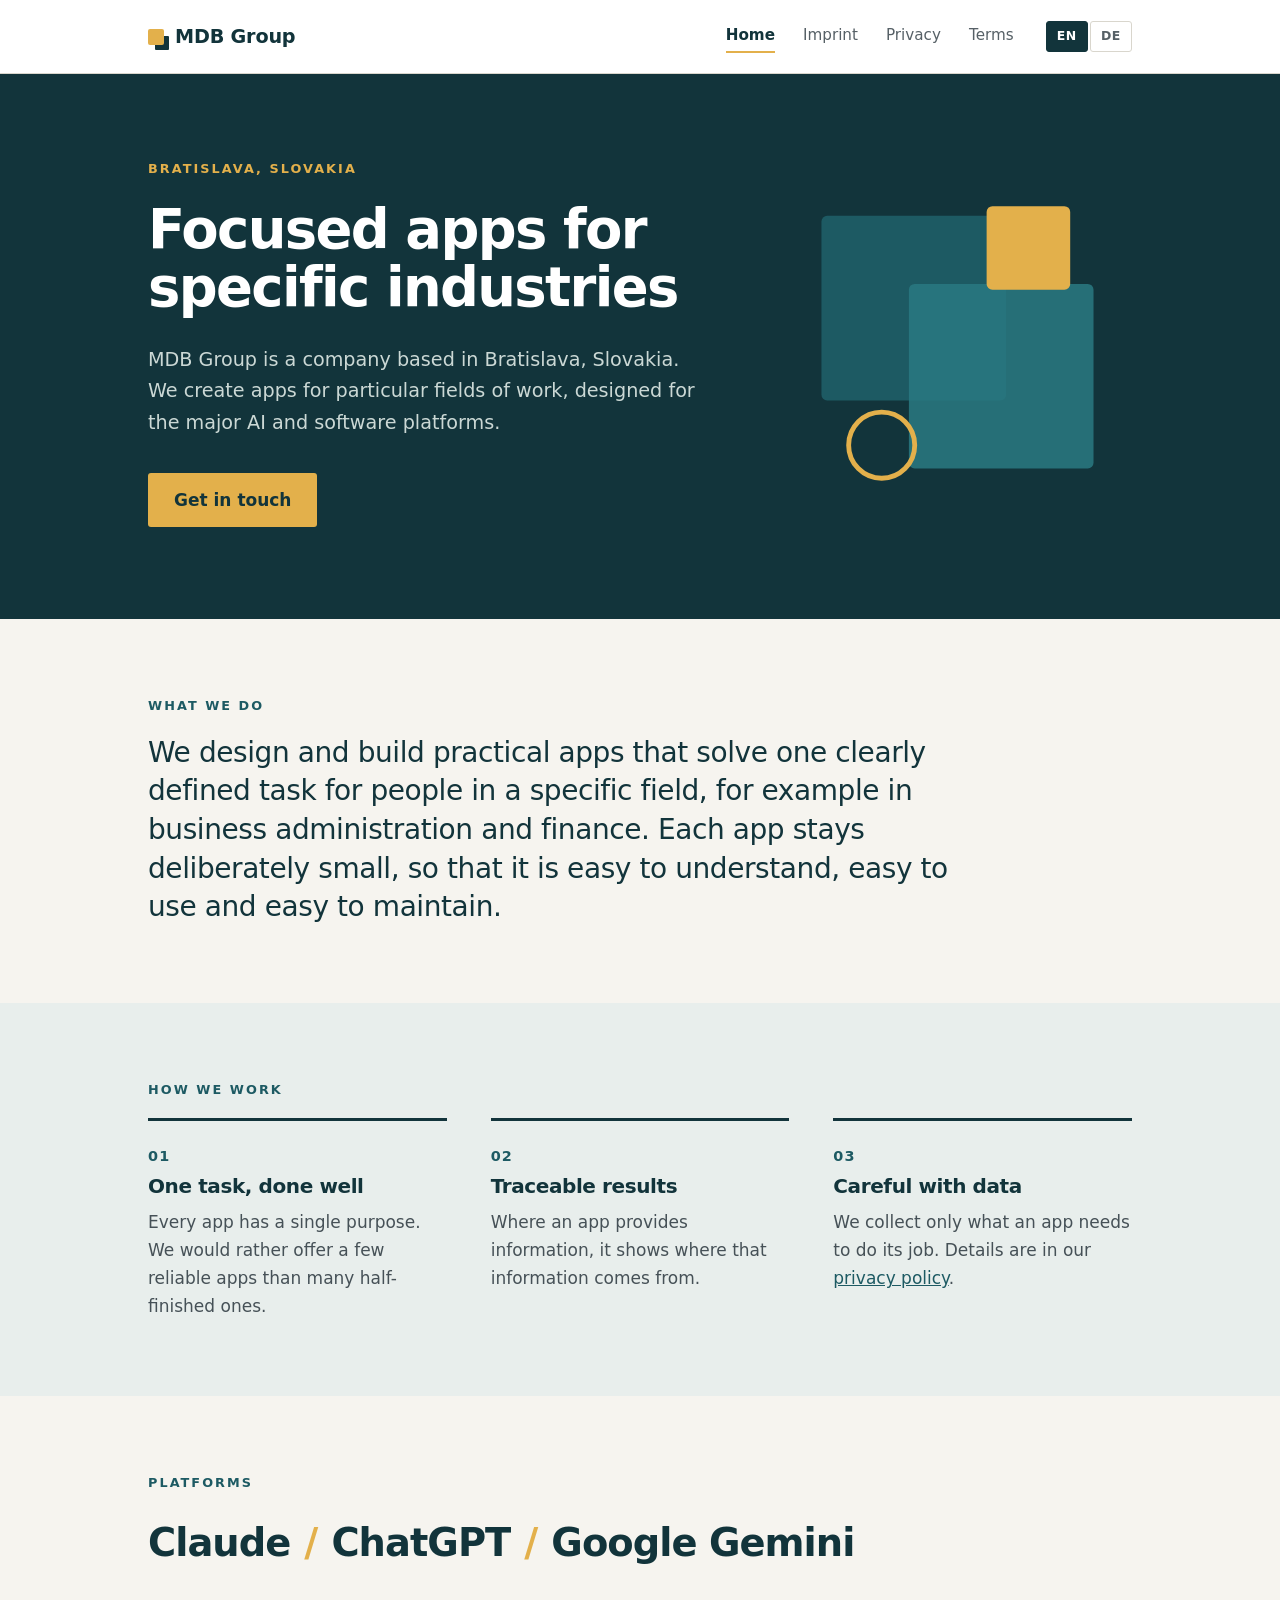
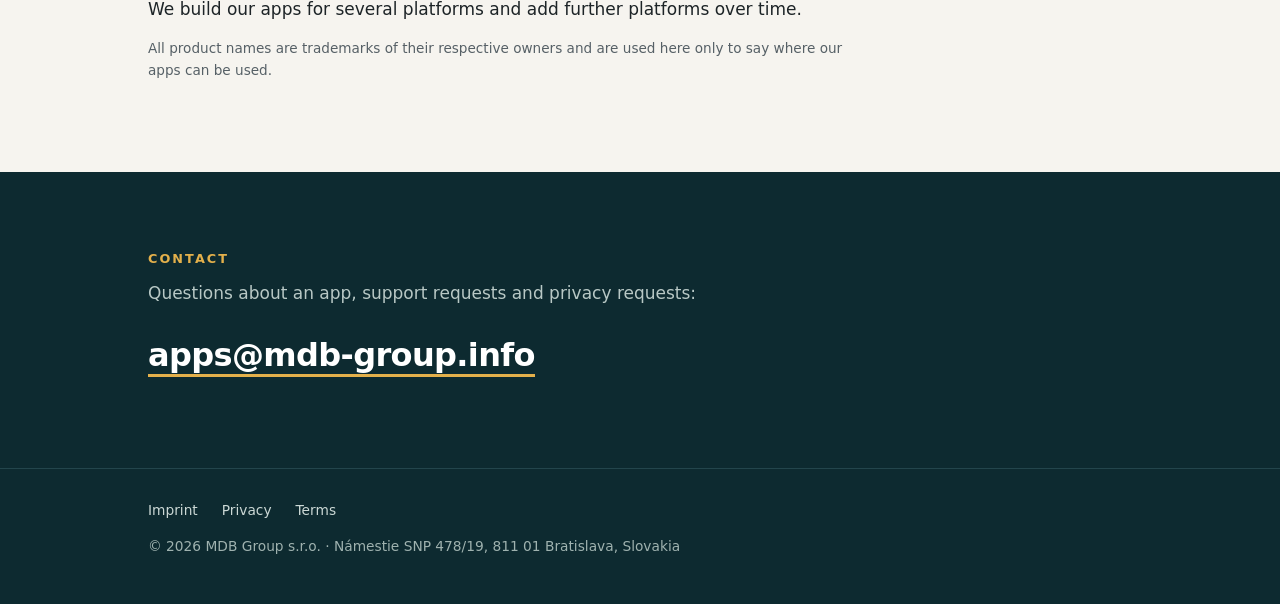
==== index.html @ a988ec79 "Start" ====
<!DOCTYPE html>
<html lang="en">
<head>
<meta charset="utf-8">
<meta name="viewport" content="width=device-width, initial-scale=1">
<title>MDB Group</title>
<meta name="description" content="MDB Group s.r.o. is a company from Bratislava, Slovakia, that builds focused apps for specific industries.">
<style>
:root{--petrol:#12343b;--deep:#0d2a30;--amber:#e3b04b;--paper:#f6f4ef;--tint:#e8eeec;--ink:#1d2427;--muted:#566066;--line:#d9d6cd;--accent:#1d5a63;
--sans:system-ui,-apple-system,"Segoe UI",Roboto,Helvetica,Arial,sans-serif}
*{box-sizing:border-box}
html{-webkit-text-size-adjust:100%}
body{margin:0;background:var(--paper);color:var(--ink);font-family:var(--sans);font-size:17px;line-height:1.65}
.wrap{max-width:1040px;margin:0 auto;padding:0 28px}
header{background:#fff;border-bottom:1px solid var(--line)}
header .wrap{display:flex;flex-wrap:wrap;gap:10px 32px;align-items:center;padding-top:20px;padding-bottom:20px}
.logo{display:flex;align-items:center;font-weight:700;font-size:1.2rem;letter-spacing:-.01em;color:var(--petrol);text-decoration:none}
.logo::before{content:"";width:16px;height:16px;background:var(--amber);margin-right:11px;border-radius:2px;box-shadow:6px 6px 0 -1px var(--petrol)}
nav{display:flex;flex-wrap:wrap;gap:4px 28px;font-size:.95rem;margin-left:auto}
nav a{color:var(--muted);text-decoration:none;padding:3px 0;border-bottom:2px solid transparent}
nav a:hover{color:var(--ink)}
nav a[aria-current]{color:var(--petrol);font-weight:600;border-bottom-color:var(--amber)}
.lang{display:flex;gap:2px}
.lang button{font:inherit;font-size:.78rem;font-weight:600;letter-spacing:.05em;padding:4px 10px;border:1px solid var(--line);background:#fff;color:var(--muted);cursor:pointer;border-radius:3px}
.lang button[aria-pressed="true"]{background:var(--petrol);border-color:var(--petrol);color:#fff}
h1,h2,h3{letter-spacing:-.02em;line-height:1.15}
p,ul,dl{margin:0 0 14px}
ul{padding-left:22px}
dl{display:grid;grid-template-columns:minmax(130px,max-content) 1fr;gap:8px 28px}
dt{color:var(--muted)}dd{margin:0}
a{color:var(--accent)}
.note{font-size:.85rem;color:var(--muted)}
.pagehead{background:var(--petrol);color:#fff;padding:52px 0 46px;border-bottom:4px solid var(--amber)}
.pagehead h1{font-size:2.6rem;font-weight:700;margin:0;color:#fff}
.pagehead [lang="de"]{border-color:#2f5a62}
body:not(.home) main{padding:48px 0 80px}
body:not(.home) main .wrap>div[lang]{max-width:780px}
body:not(.home) main h2{font-size:1.3rem;font-weight:700;color:var(--petrol);margin:36px 0 8px}
body:not(.home) main h3{font-size:1.05rem;margin:24px 0 6px}
.hero{background:var(--petrol);color:#f3efe6;padding:84px 0 92px;overflow:hidden}
.hero .wrap{display:grid;grid-template-columns:1.3fr .7fr;gap:40px;align-items:center}
.eyebrow{font-size:.8rem;font-weight:700;letter-spacing:.16em;text-transform:uppercase;color:var(--amber);margin:0 0 22px}
.hero h1{font-size:3.4rem;line-height:1.07;letter-spacing:-.03em;font-weight:700;margin:0 0 26px;color:#fff}
.hero .lead{color:#cbd8d5;font-size:1.2rem;max-width:560px;margin:0 0 34px}
.btn{display:inline-block;background:var(--amber);color:var(--petrol);font-weight:700;text-decoration:none;padding:13px 26px;border-radius:3px}
.btn:hover{background:#efc468}
.art{width:100%;height:auto;max-width:340px;justify-self:end}
.section{padding:76px 0}
.section.tint{background:var(--tint)}
.section.deep{background:var(--deep);color:#f3efe6}
.label{font-size:.8rem;font-weight:700;letter-spacing:.16em;text-transform:uppercase;color:var(--accent);margin:0 0 18px}
.deep .label{color:var(--amber)}
.statement{font-size:1.75rem;line-height:1.38;letter-spacing:-.015em;font-weight:500;max-width:840px;margin:0;color:var(--petrol)}
.trio{display:grid;grid-template-columns:repeat(3,1fr);gap:44px;margin-top:8px}
.trio>div{border-top:3px solid var(--petrol);padding-top:20px}
.num{font-size:.9rem;font-weight:700;color:var(--accent);letter-spacing:.08em}
.trio h3{font-size:1.25rem;margin:6px 0 10px;color:var(--petrol)}
.trio p{color:#465157;margin:0}
.platforms{display:flex;flex-wrap:wrap;gap:6px 14px;align-items:baseline;font-size:2.4rem;font-weight:700;letter-spacing:-.025em;color:var(--petrol);margin:0 0 20px}
.platforms i{font-style:normal;color:var(--amber)}
.section .note{max-width:700px}
.deep p{margin:0 0 10px}
.mail{font-size:2rem;font-weight:700;letter-spacing:-.02em;color:#fff;text-decoration:none;border-bottom:3px solid var(--amber)}
.mail:hover{color:var(--amber)}
.deep .sub{color:#b8c8c5;margin-bottom:22px}
footer{background:var(--deep);color:#9fb2af;padding:30px 0 46px;font-size:.86rem;border-top:1px solid #23454c}
footer a{color:#cbd8d5;margin-right:24px;text-decoration:none}
footer a:hover{color:#fff;text-decoration:underline}
footer p{margin:14px 0 0}
html.js.en [lang="de"], html.js.de [lang="en"]{display:none}
[lang="de"]{border-top:1px dashed var(--line);margin-top:40px;padding-top:32px}
html.js [lang="de"]{border:0;margin:0;padding:0}
nav span[lang="de"],footer span[lang="de"]{border:0;margin:0;padding:0}
html:not(.js) nav span[lang="de"],html:not(.js) footer span[lang="de"]{display:none}
a:focus-visible,button:focus-visible{outline:2px solid var(--amber);outline-offset:3px}
@media (max-width:860px){.hero .wrap{grid-template-columns:1fr}.art{display:none}.hero h1{font-size:2.5rem}.trio{grid-template-columns:1fr;gap:30px}.platforms{font-size:1.8rem}.statement{font-size:1.4rem}.mail{font-size:1.4rem}nav{margin-left:0}.section{padding:52px 0}.hero{padding:56px 0 60px}}
@media (max-width:600px){dl{grid-template-columns:1fr;gap:2px}dt{margin-top:10px}.pagehead h1{font-size:2rem}}
</style>
<script>
(function(){var r=document.documentElement,l='en';
try{l=localStorage.getItem('lang')||((navigator.language||'').slice(0,2)==='de'?'de':'en')}catch(e){}
function set(x){r.classList.remove('en','de');r.classList.add('js',x);
document.querySelectorAll('.lang button').forEach(function(b){b.setAttribute('aria-pressed',b.dataset.l===x)});
try{localStorage.setItem('lang',x)}catch(e){}}
document.addEventListener('DOMContentLoaded',function(){
document.querySelectorAll('.lang button').forEach(function(b){b.addEventListener('click',function(){set(b.dataset.l)})});set(l)});
r.classList.add('js',l)})();
</script>
</head>
<body class="home">
<header><div class="wrap">
<a class="logo" href="index.html">MDB Group</a>
<nav aria-label="Main"><a href="index.html" aria-current="page"><span lang="en">Home</span><span lang="de">Start</span></a><a href="imprint.html"><span lang="en">Imprint</span><span lang="de">Impressum</span></a><a href="privacy.html"><span lang="en">Privacy</span><span lang="de">Datenschutz</span></a><a href="terms.html"><span lang="en">Terms</span><span lang="de">Nutzungsbedingungen</span></a></nav>
<div class="lang" role="group" aria-label="Language"><button type="button" data-l="en">EN</button><button type="button" data-l="de">DE</button></div>
</div></header>
<main><div lang="en">
<section class="hero"><div class="wrap"><div>
<p class="eyebrow">Bratislava, Slovakia</p>
<h1>Focused apps for specific industries</h1>
<p class="lead">MDB Group is a company based in Bratislava, Slovakia. We create apps for particular fields of work, designed for the major AI and software platforms.</p>
<a class="btn" href="mailto:apps@mdb-group.info">Get in touch</a>
</div><svg class="art" viewBox="0 0 340 340" aria-hidden="true" focusable="false"><rect x="20" y="40" width="190" height="190" rx="6" fill="#1d5a63"/><rect x="110" y="110" width="190" height="190" rx="6" fill="#2a7a82" fill-opacity=".85"/><rect x="190" y="30" width="86" height="86" rx="6" fill="#e3b04b"/><circle cx="82" cy="276" r="34" fill="none" stroke="#e3b04b" stroke-width="5"/></svg></div></section>
<section class="section"><div class="wrap"><p class="label">What we do</p><p class="statement">We design and build practical apps that solve one clearly defined task for people in a specific field, for example in business administration and finance. Each app stays deliberately small, so that it is easy to understand, easy to use and easy to maintain.</p></div></section>
<section class="section tint"><div class="wrap"><p class="label">How we work</p><div class="trio"><div><span class="num">01</span><h3>One task, done well</h3><p>Every app has a single purpose. We would rather offer a few reliable apps than many half-finished ones.</p></div><div><span class="num">02</span><h3>Traceable results</h3><p>Where an app provides information, it shows where that information comes from.</p></div><div><span class="num">03</span><h3>Careful with data</h3><p>We collect only what an app needs to do its job. Details are in our <a href="privacy.html">privacy policy</a>.</p></div></div></div></section>
<section class="section"><div class="wrap"><p class="label">Platforms</p>
<p class="platforms"><span>Claude</span><i>/</i><span>ChatGPT</span><i>/</i><span>Google Gemini</span></p>
<p>We build our apps for several platforms and add further platforms over time.</p><p class="note">All product names are trademarks of their respective owners and are used here only to say where our apps can be used.</p></div></section>
<section class="section deep"><div class="wrap"><p class="label">Contact</p><p class="sub">Questions about an app, support requests and privacy requests:</p><p><a class="mail" href="mailto:apps@mdb-group.info">apps@mdb-group.info</a></p></div></section>
</div>
<div lang="de">
<section class="hero"><div class="wrap"><div>
<p class="eyebrow">Bratislava, Slowakei</p>
<h1>Gezielte Apps für bestimmte Branchen</h1>
<p class="lead">MDB Group ist ein Unternehmen mit Sitz in Bratislava, Slowakei. Wir entwickeln Apps für bestimmte Fachgebiete, ausgerichtet auf die grossen KI- und Software-Plattformen.</p>
<a class="btn" href="mailto:apps@mdb-group.info">Kontakt aufnehmen</a>
</div><svg class="art" viewBox="0 0 340 340" aria-hidden="true" focusable="false"><rect x="20" y="40" width="190" height="190" rx="6" fill="#1d5a63"/><rect x="110" y="110" width="190" height="190" rx="6" fill="#2a7a82" fill-opacity=".85"/><rect x="190" y="30" width="86" height="86" rx="6" fill="#e3b04b"/><circle cx="82" cy="276" r="34" fill="none" stroke="#e3b04b" stroke-width="5"/></svg></div></section>
<section class="section"><div class="wrap"><p class="label">Was wir tun</p><p class="statement">Wir entwickeln praktische Apps, die eine klar umrissene Aufgabe für Menschen in einem bestimmten Fachgebiet lösen, zum Beispiel in der Unternehmensverwaltung und im Finanzwesen. Jede App bleibt bewusst klein, damit sie leicht zu verstehen, einfach zu nutzen und gut zu pflegen ist.</p></div></section>
<section class="section tint"><div class="wrap"><p class="label">So arbeiten wir</p><div class="trio"><div><span class="num">01</span><h3>Eine Aufgabe, gut gelöst</h3><p>Jede App hat genau einen Zweck. Wir bieten lieber wenige verlässliche Apps an als viele halbfertige.</p></div><div><span class="num">02</span><h3>Nachvollziehbare Ergebnisse</h3><p>Wo eine App Informationen liefert, zeigt sie, woher diese stammen.</p></div><div><span class="num">03</span><h3>Sorgfältig mit Daten</h3><p>Wir erheben nur, was eine App für ihre Aufgabe braucht. Einzelheiten stehen in der <a href="privacy.html">Datenschutzerklärung</a>.</p></div></div></div></section>
<section class="section"><div class="wrap"><p class="label">Plattformen</p>
<p class="platforms"><span>Claude</span><i>/</i><span>ChatGPT</span><i>/</i><span>Google Gemini</span></p>
<p>Wir entwickeln unsere Apps für mehrere Plattformen und nehmen laufend weitere dazu.</p><p class="note">Alle Produktnamen sind Marken der jeweiligen Inhaber und dienen hier nur dazu, anzugeben, wo unsere Apps genutzt werden können.</p></div></section>
<section class="section deep"><div class="wrap"><p class="label">Kontakt</p><p class="sub">Fragen zu einer App, Support und Datenschutzanfragen:</p><p><a class="mail" href="mailto:apps@mdb-group.info">apps@mdb-group.info</a></p></div></section>
</div></main>
<footer><div class="wrap"><a href="imprint.html"><span lang="en">Imprint</span><span lang="de">Impressum</span></a><a href="privacy.html"><span lang="en">Privacy</span><span lang="de">Datenschutz</span></a><a href="terms.html"><span lang="en">Terms</span><span lang="de">Nutzungsbedingungen</span></a><p>© 2026 MDB Group s.r.o. · Námestie SNP 478/19, 811 01 Bratislava, Slovakia</p></div></footer>
</body>
</html>
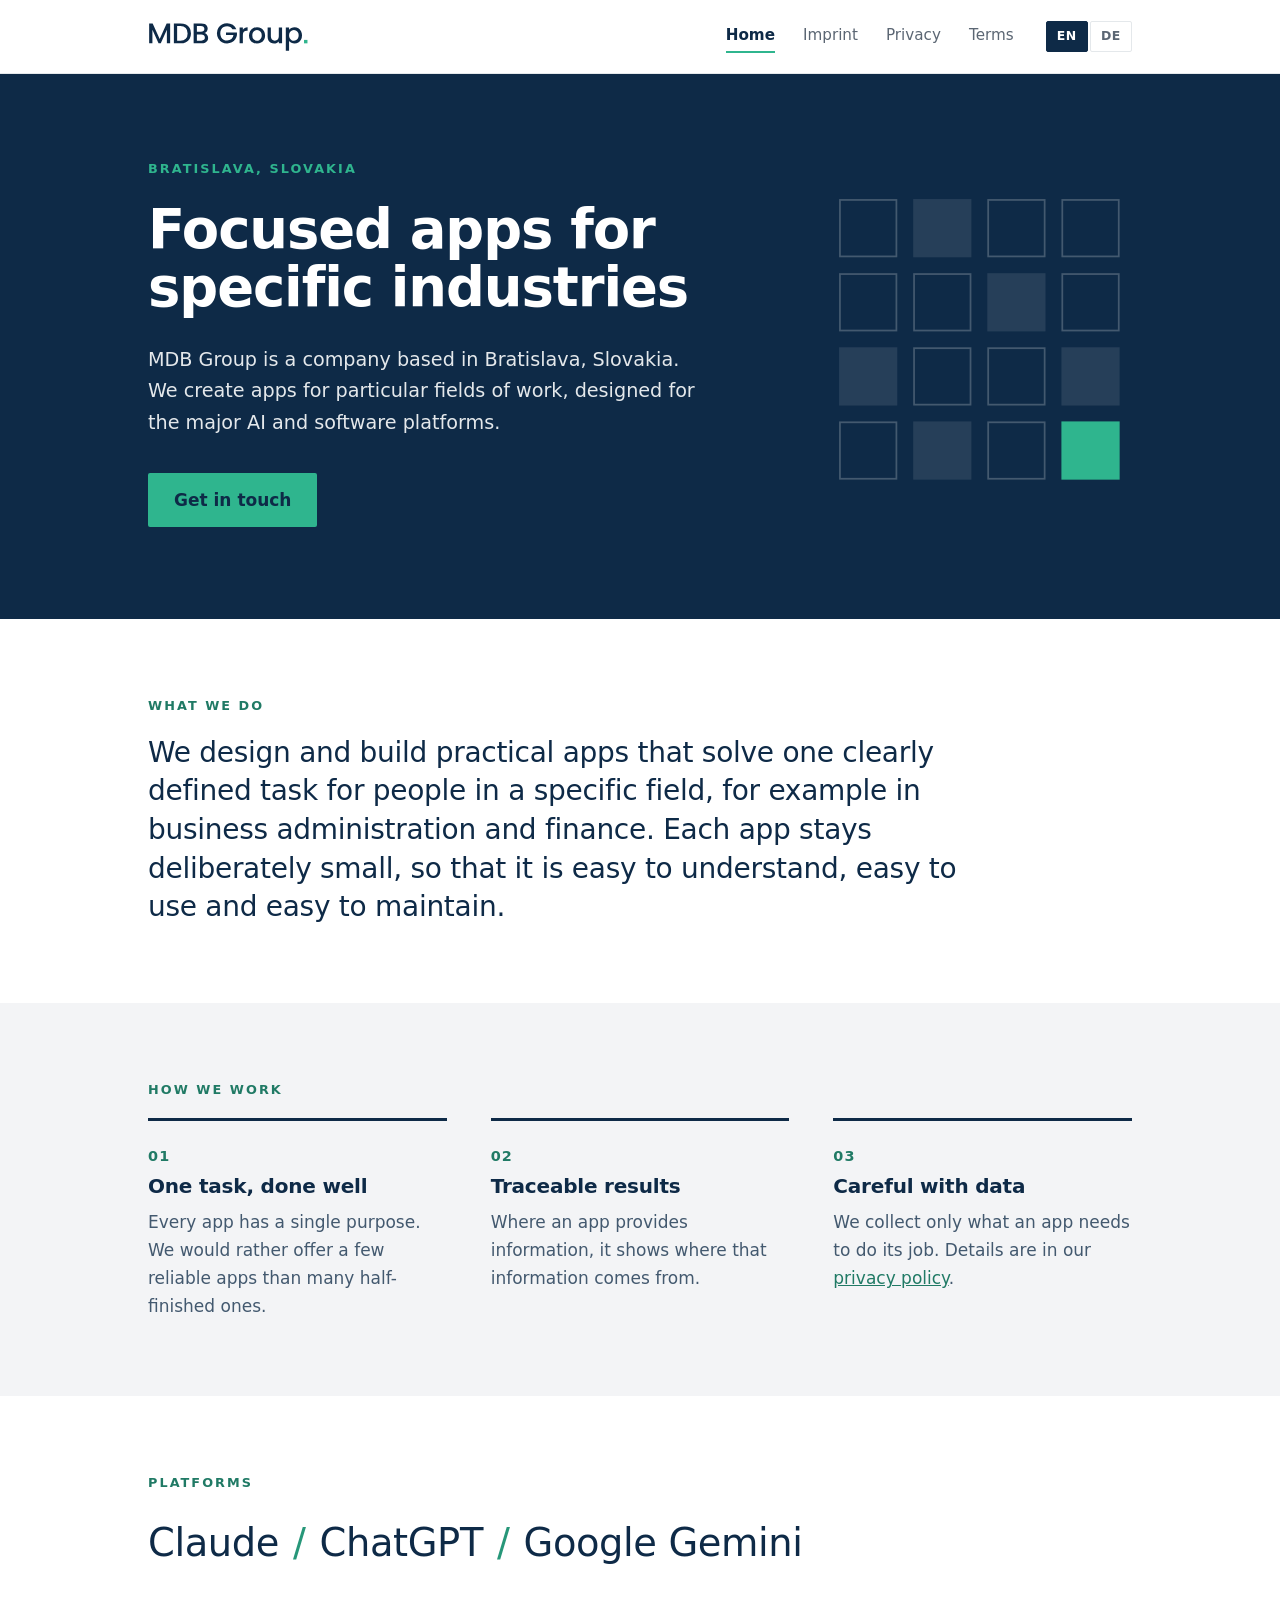
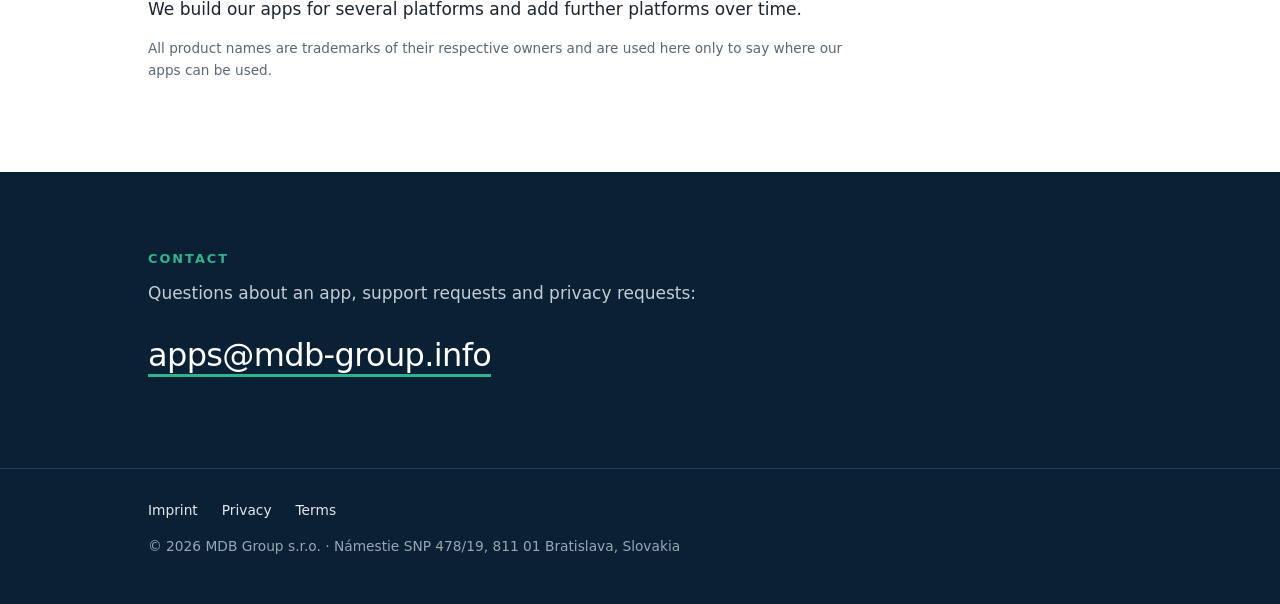
==== commit 12c5dd15: "update" ====
--- a/index.html
+++ b/index.html
@@ -2,11 +2,34 @@
 <html lang="en">
 <head>
 <meta charset="utf-8">
+<meta http-equiv="Content-Security-Policy" content="default-src 'none'; script-src 'sha256-LEEQmanzDnISlYwO42dObpJ/WsIqlir9Rn5fWfvHh8s='; style-src 'sha256-y5XgZ0eruT4CjtTDXrc6NXNC+4+Gi3ukF9cs5zGRaW4='; img-src 'self' data:; font-src 'self'; manifest-src 'self'; base-uri 'none'; form-action 'none'">
+<meta name="referrer" content="strict-origin-when-cross-origin">
+<link rel="icon" href="/favicon.ico" sizes="48x48">
+<link rel="icon" href="/favicon.svg" type="image/svg+xml">
+<link rel="icon" href="/favicon-32.png" sizes="32x32" type="image/png">
+<link rel="apple-touch-icon" href="/apple-touch-icon.png">
+<link rel="manifest" href="/site.webmanifest">
+<meta name="theme-color" content="#0E2A47">
+<link rel="canonical" href="https://mdb-group.info/">
+<meta property="og:type" content="website">
+<meta property="og:site_name" content="MDB Group">
+<meta property="og:title" content="MDB Group – Focused apps for specific industries">
+<meta property="og:description" content="MDB Group s.r.o. is a company from Bratislava, Slovakia, that builds focused apps for specific industries.">
+<meta property="og:url" content="https://mdb-group.info/">
+<meta property="og:image" content="https://mdb-group.info/og-image.png">
+<meta property="og:image:width" content="1200">
+<meta property="og:image:height" content="630">
+<meta name="twitter:card" content="summary_large_image">
 <meta name="viewport" content="width=device-width, initial-scale=1">
 <title>MDB Group</title>
 <meta name="description" content="MDB Group s.r.o. is a company from Bratislava, Slovakia, that builds focused apps for specific industries.">
 <style>
-:root{--petrol:#12343b;--deep:#0d2a30;--amber:#e3b04b;--paper:#f6f4ef;--tint:#e8eeec;--ink:#1d2427;--muted:#566066;--line:#d9d6cd;--accent:#1d5a63;
+@font-face{font-family:"Inter";src:url(/fonts/inter-400.woff2) format("woff2");font-weight:400;font-style:normal;font-display:swap}
+@font-face{font-family:"Inter";src:url(/fonts/inter-600.woff2) format("woff2");font-weight:500 700;font-style:normal;font-display:swap}
+@font-face{font-family:"Poppins";src:url(/fonts/poppins-500.woff2) format("woff2");font-weight:500;font-style:normal;font-display:swap}
+@font-face{font-family:"Poppins";src:url(/fonts/poppins-700.woff2) format("woff2");font-weight:600 700;font-style:normal;font-display:swap}
+
+:root{--petrol:#0E2A47;--deep:#0A2035;--amber:#2FB58E;--paper:#FFFFFF;--tint:#F3F4F6;--ink:#1B2430;--muted:#5B6673;--line:#E4E8EB;--accent:#207A65;
 --sans:system-ui,-apple-system,"Segoe UI",Roboto,Helvetica,Arial,sans-serif}
 *{box-sizing:border-box}
 html{-webkit-text-size-adjust:100%}
@@ -32,22 +55,22 @@
 .note{font-size:.85rem;color:var(--muted)}
 .pagehead{background:var(--petrol);color:#fff;padding:52px 0 46px;border-bottom:4px solid var(--amber)}
 .pagehead h1{font-size:2.6rem;font-weight:700;margin:0;color:#fff}
-.pagehead [lang="de"]{border-color:#2f5a62}
+.pagehead [lang="de"]{border-color:#263F59}
 body:not(.home) main{padding:48px 0 80px}
 body:not(.home) main .wrap>div[lang]{max-width:780px}
 body:not(.home) main h2{font-size:1.3rem;font-weight:700;color:var(--petrol);margin:36px 0 8px}
 body:not(.home) main h3{font-size:1.05rem;margin:24px 0 6px}
-.hero{background:var(--petrol);color:#f3efe6;padding:84px 0 92px;overflow:hidden}
+.hero{background:var(--petrol);color:#FFFFFF;padding:84px 0 92px;overflow:hidden}
 .hero .wrap{display:grid;grid-template-columns:1.3fr .7fr;gap:40px;align-items:center}
 .eyebrow{font-size:.8rem;font-weight:700;letter-spacing:.16em;text-transform:uppercase;color:var(--amber);margin:0 0 22px}
 .hero h1{font-size:3.4rem;line-height:1.07;letter-spacing:-.03em;font-weight:700;margin:0 0 26px;color:#fff}
-.hero .lead{color:#cbd8d5;font-size:1.2rem;max-width:560px;margin:0 0 34px}
+.hero .lead{color:#E4E8EB;font-size:1.2rem;max-width:560px;margin:0 0 34px}
 .btn{display:inline-block;background:var(--amber);color:var(--petrol);font-weight:700;text-decoration:none;padding:13px 26px;border-radius:3px}
-.btn:hover{background:#efc468}
+.btn:hover{background:#4CBF9E}
 .art{width:100%;height:auto;max-width:340px;justify-self:end}
 .section{padding:76px 0}
 .section.tint{background:var(--tint)}
-.section.deep{background:var(--deep);color:#f3efe6}
+.section.deep{background:var(--deep);color:#FFFFFF}
 .label{font-size:.8rem;font-weight:700;letter-spacing:.16em;text-transform:uppercase;color:var(--accent);margin:0 0 18px}
 .deep .label{color:var(--amber)}
 .statement{font-size:1.75rem;line-height:1.38;letter-spacing:-.015em;font-weight:500;max-width:840px;margin:0;color:var(--petrol)}
@@ -55,16 +78,16 @@
 .trio>div{border-top:3px solid var(--petrol);padding-top:20px}
 .num{font-size:.9rem;font-weight:700;color:var(--accent);letter-spacing:.08em}
 .trio h3{font-size:1.25rem;margin:6px 0 10px;color:var(--petrol)}
-.trio p{color:#465157;margin:0}
+.trio p{color:#43596F;margin:0}
 .platforms{display:flex;flex-wrap:wrap;gap:6px 14px;align-items:baseline;font-size:2.4rem;font-weight:700;letter-spacing:-.025em;color:var(--petrol);margin:0 0 20px}
 .platforms i{font-style:normal;color:var(--amber)}
 .section .note{max-width:700px}
 .deep p{margin:0 0 10px}
 .mail{font-size:2rem;font-weight:700;letter-spacing:-.02em;color:#fff;text-decoration:none;border-bottom:3px solid var(--amber)}
 .mail:hover{color:var(--amber)}
-.deep .sub{color:#b8c8c5;margin-bottom:22px}
-footer{background:var(--deep);color:#9fb2af;padding:30px 0 46px;font-size:.86rem;border-top:1px solid #23454c}
-footer a{color:#cbd8d5;margin-right:24px;text-decoration:none}
+.deep .sub{color:#C5CCD3;margin-bottom:22px}
+footer{background:var(--deep);color:#9AA6B2;padding:30px 0 46px;font-size:.86rem;border-top:1px solid #263F59}
+footer a{color:#E4E8EB;margin-right:24px;text-decoration:none}
 footer a:hover{color:#fff;text-decoration:underline}
 footer p{margin:14px 0 0}
 html.js.en [lang="de"], html.js.de [lang="en"]{display:none}
@@ -75,31 +98,61 @@
 a:focus-visible,button:focus-visible{outline:2px solid var(--amber);outline-offset:3px}
 @media (max-width:860px){.hero .wrap{grid-template-columns:1fr}.art{display:none}.hero h1{font-size:2.5rem}.trio{grid-template-columns:1fr;gap:30px}.platforms{font-size:1.8rem}.statement{font-size:1.4rem}.mail{font-size:1.4rem}nav{margin-left:0}.section{padding:52px 0}.hero{padding:56px 0 60px}}
 @media (max-width:600px){dl{grid-template-columns:1fr;gap:2px}dt{margin-top:10px}.pagehead h1{font-size:2rem}}
+
+:root[lang]{border:0!important;margin:0!important;padding:0!important}
+.logo{display:block;line-height:0}.logo::before{display:none}.logo svg{height:46px;width:auto}
+.skip{position:absolute;left:-9999px;top:0;background:#fff;color:var(--ink);padding:10px 16px;z-index:10}.skip:focus{left:12px;top:12px}
+.nf{padding-top:72px;padding-bottom:96px;min-height:50vh}.nf p{max-width:620px;font-size:1.1rem}
+@media print{header nav,.lang,.skip,.btn,.art,footer nav{display:none!important}
+*{background:#fff!important;color:#000!important;box-shadow:none!important}
+.pagehead,.hero,.section,.deep{padding:12px 0!important;border:0!important}
+.pagehead h1,.hero h1{color:#000!important;font-size:22pt!important}
+a{text-decoration:underline}a[href^="http"]::after{content:" (" attr(href) ")";font-size:9pt}
+html.js.en [lang="de"],html.js.de [lang="en"]{display:none!important}
+body{font-size:11pt}.wrap{max-width:none;padding:0}}
+
+:root{--sans:"Inter",system-ui,-apple-system,"Segoe UI",Roboto,Helvetica,Arial,sans-serif;--head:"Poppins","Inter",system-ui,Arial,sans-serif}
+h1,h2,.statement,.platforms,.mail{font-family:var(--head)}
+h1,h2,h3{letter-spacing:-.01em}
+.hero h1{font-weight:700;letter-spacing:-.02em}
+.pagehead h1{font-weight:500}
+body:not(.home) main h2{font-weight:500;font-size:1.35rem}
+.statement{font-weight:500;letter-spacing:-.01em}
+.platforms{font-weight:500;letter-spacing:-.01em}
+.platforms i{color:#279779}
+.mail{font-weight:500}
+.logo svg{height:30px;width:auto}
+nav a[aria-current]{border-bottom-color:#2FB58E}
+.btn{border-radius:2px}
+.lang button{border-radius:2px}
+.trio>div{border-top-color:#0E2A47}
+a:focus-visible,button:focus-visible{outline-color:#279779}
+.deep a:focus-visible,.hero a:focus-visible,footer a:focus-visible{outline-color:#2FB58E}
+.art{max-width:300px}
 </style>
-<script>
-(function(){var r=document.documentElement,l='en';
-try{l=localStorage.getItem('lang')||((navigator.language||'').slice(0,2)==='de'?'de':'en')}catch(e){}
-function set(x){r.classList.remove('en','de');r.classList.add('js',x);
-document.querySelectorAll('.lang button').forEach(function(b){b.setAttribute('aria-pressed',b.dataset.l===x)});
-try{localStorage.setItem('lang',x)}catch(e){}}
+<script>(function(){var r=document.documentElement,l=null;
+try{l=localStorage.getItem('lang')}catch(e){}
+if(l!=='en'&&l!=='de'){l=((navigator.language||'').slice(0,2)==='de')?'de':'en'}
+function show(x){r.classList.remove('en','de');r.classList.add('js',x);r.setAttribute('lang',x);
+document.querySelectorAll('.lang button').forEach(function(b){b.setAttribute('aria-pressed',b.dataset.l===x?'true':'false')})}
 document.addEventListener('DOMContentLoaded',function(){
-document.querySelectorAll('.lang button').forEach(function(b){b.addEventListener('click',function(){set(b.dataset.l)})});set(l)});
-r.classList.add('js',l)})();
-</script>
+document.querySelectorAll('.lang button').forEach(function(b){b.addEventListener('click',function(){show(b.dataset.l);try{localStorage.setItem('lang',b.dataset.l)}catch(e){}})});show(l)});
+r.classList.add('js',l)})();</script>
 </head>
 <body class="home">
+<a class="skip" href="#main"><span lang="en">Skip to content</span><span lang="de">Zum Inhalt</span></a>
 <header><div class="wrap">
-<a class="logo" href="index.html">MDB Group</a>
+<a class="logo" href="/" aria-label="MDB Group, home"><svg aria-hidden="true" focusable="false" xmlns="http://www.w3.org/2000/svg" viewBox="3.5 25.6 563.0 104.6"><path d="M80.7 30.5V100.0H69.3V52.4L48.1 100.0H40.2L18.900000000000002 52.4V100.0H7.5V30.5H19.8L44.2 85.0L68.5 30.5ZM153.3 65.5Q153.3 76.1 148.75 83.9Q144.2 91.7 135.85 95.85Q127.5 100.0 116.4 100.0H93.7V30.5H116.4Q127.5 30.5 135.85 34.75Q144.2 39.0 148.75 46.95Q153.3 54.9 153.3 65.5ZM141.60000000000002 65.5Q141.60000000000002 53.4 135.10000000000002 46.599999999999994Q128.60000000000002 39.8 116.4 39.8H105.10000000000001V90.7H116.4Q128.60000000000002 90.7 135.10000000000002 84.1Q141.60000000000002 77.5 141.60000000000002 65.5ZM213.20000000000002 81.3Q213.20000000000002 86.6 210.45000000000002 90.85Q207.70000000000002 95.1 202.5 97.55Q197.3 100.0 190.40000000000003 100.0H162.60000000000002V30.5H189.10000000000002Q196.20000000000002 30.5 201.3 32.9Q206.40000000000003 35.3 209.00000000000003 39.349999999999994Q211.60000000000002 43.4 211.60000000000002 48.4Q211.60000000000002 54.4 208.40000000000003 58.4Q205.20000000000002 62.4 199.8 64.3Q205.40000000000003 65.3 209.3 70.19999999999999Q213.20000000000002 75.1 213.20000000000002 81.3ZM174.00000000000003 59.699999999999996H188.10000000000002Q193.70000000000002 59.699999999999996 196.85000000000002 57.14999999999999Q200.00000000000003 54.599999999999994 200.00000000000003 49.8Q200.00000000000003 45.099999999999994 196.85000000000002 42.449999999999996Q193.70000000000002 39.8 188.10000000000002 39.8H174.00000000000003ZM201.8 80.1Q201.8 75.0 198.3 72.0Q194.8 69.0 189.00000000000003 69.0H174.00000000000003V90.7H189.40000000000003Q195.20000000000002 90.7 198.5 87.9Q201.8 85.1 201.8 80.1ZM297.90000000000003 50.5Q295.20000000000005 45.3 290.40000000000003 42.65Q285.6 40.0 279.3 40.0Q272.40000000000003 40.0 267.0 43.099999999999994Q261.6 46.199999999999996 258.55 51.89999999999999Q255.50000000000003 57.599999999999994 255.50000000000003 65.1Q255.50000000000003 72.6 258.55 78.35Q261.6 84.1 267.0 87.19999999999999Q272.40000000000003 90.3 279.3 90.3Q288.6 90.3 294.40000000000003 85.1Q300.20000000000005 79.9 301.5 71.0H275.40000000000003V61.9H313.70000000000005V70.8Q312.6 78.9 307.95000000000005 85.7Q303.3 92.5 295.85 96.55Q288.40000000000003 100.6 279.3 100.6Q269.5 100.6 261.4 96.05Q253.3 91.5 248.55 83.4Q243.8 75.3 243.8 65.1Q243.8 54.9 248.55 46.8Q253.3 38.699999999999996 261.45000000000005 34.14999999999999Q269.6 29.599999999999994 279.3 29.599999999999994Q290.40000000000003 29.599999999999994 299.05000000000007 35.05Q307.70000000000005 40.5 311.6 50.5ZM350.8 44.0V55.8H347.90000000000003Q341.20000000000005 55.8 337.75 59.2Q334.3 62.6 334.3 71.0V100.0H322.90000000000003V44.9H334.3V52.9Q336.8 48.699999999999996 340.95000000000005 46.349999999999994Q345.1 44.0 350.8 44.0ZM355.6000000000001 72.4Q355.6000000000001 64.0 359.30000000000007 57.5Q363.00000000000006 51.0 369.4000000000001 47.5Q375.80000000000007 44.0 383.70000000000005 44.0Q391.6000000000001 44.0 398.0000000000001 47.5Q404.4000000000001 51.0 408.1000000000001 57.5Q411.80000000000007 64.0 411.80000000000007 72.4Q411.80000000000007 80.8 408.00000000000006 87.3Q404.20000000000005 93.8 397.6500000000001 97.35Q391.1000000000001 100.9 383.20000000000005 100.9Q375.4000000000001 100.9 369.1000000000001 97.35Q362.80000000000007 93.8 359.20000000000005 87.35Q355.6000000000001 80.9 355.6000000000001 72.4ZM400.1000000000001 72.4Q400.1000000000001 66.4 397.80000000000007 62.25Q395.50000000000006 58.099999999999994 391.70000000000005 56.0Q387.9000000000001 53.9 383.50000000000006 53.9Q379.1000000000001 53.9 375.3500000000001 56.0Q371.6000000000001 58.099999999999994 369.4000000000001 62.25Q367.20000000000005 66.4 367.20000000000005 72.4Q367.20000000000005 81.3 371.75000000000006 86.15Q376.30000000000007 91.0 383.20000000000005 91.0Q387.6000000000001 91.0 391.45000000000005 88.9Q395.30000000000007 86.8 397.70000000000005 82.6Q400.1000000000001 78.4 400.1000000000001 72.4ZM471.0000000000001 44.9V100.0H459.6000000000001V93.5Q456.9000000000001 96.9 452.55000000000007 98.85Q448.2000000000001 100.8 443.30000000000007 100.8Q436.80000000000007 100.8 431.6500000000001 98.1Q426.50000000000006 95.4 423.55000000000007 90.1Q420.6000000000001 84.8 420.6000000000001 77.3V44.9H431.9000000000001V75.6Q431.9000000000001 83.0 435.6000000000001 86.95Q439.30000000000007 90.9 445.7000000000001 90.9Q452.1000000000001 90.9 455.8500000000001 86.95Q459.6000000000001 83.0 459.6000000000001 75.6V44.9ZM514.6000000000001 44.0Q521.8000000000001 44.0 527.7500000000001 47.55Q533.7000000000002 51.099999999999994 537.1000000000001 57.5Q540.5000000000001 63.9 540.5000000000001 72.2Q540.5000000000001 80.5 537.1000000000001 87.05Q533.7000000000002 93.6 527.7500000000001 97.25Q521.8000000000001 100.9 514.6000000000001 100.9Q508.3000000000001 100.9 503.4000000000001 98.35Q498.5000000000001 95.8 495.4000000000001 92.0V126.2H484.0000000000001V44.9H495.4000000000001V53.0Q498.3000000000001 49.199999999999996 503.3000000000001 46.599999999999994Q508.3000000000001 44.0 514.6000000000001 44.0ZM512.1000000000001 53.9Q507.8000000000001 53.9 503.95000000000016 56.099999999999994Q500.10000000000014 58.3 497.7500000000001 62.49999999999999Q495.4000000000001 66.69999999999999 495.4000000000001 72.4Q495.4000000000001 78.1 497.7500000000001 82.35Q500.10000000000014 86.6 503.95000000000016 88.8Q507.8000000000001 91.0 512.1000000000001 91.0Q516.5000000000001 91.0 520.3500000000001 88.75Q524.2000000000002 86.5 526.5500000000002 82.2Q528.9000000000001 77.9 528.9000000000001 72.2Q528.9000000000001 66.5 526.5500000000002 62.349999999999994Q524.2000000000002 58.199999999999996 520.3500000000001 56.05Q516.5000000000001 53.9 512.1000000000001 53.9Z" fill="#0E2A47"/><rect x="547.5" y="88.0" width="12" height="12" fill="#2FB58E"/></svg></a>
 <nav aria-label="Main"><a href="index.html" aria-current="page"><span lang="en">Home</span><span lang="de">Start</span></a><a href="imprint.html"><span lang="en">Imprint</span><span lang="de">Impressum</span></a><a href="privacy.html"><span lang="en">Privacy</span><span lang="de">Datenschutz</span></a><a href="terms.html"><span lang="en">Terms</span><span lang="de">Nutzungsbedingungen</span></a></nav>
 <div class="lang" role="group" aria-label="Language"><button type="button" data-l="en">EN</button><button type="button" data-l="de">DE</button></div>
 </div></header>
-<main><div lang="en">
+<main id="main"><div lang="en">
 <section class="hero"><div class="wrap"><div>
 <p class="eyebrow">Bratislava, Slovakia</p>
 <h1>Focused apps for specific industries</h1>
 <p class="lead">MDB Group is a company based in Bratislava, Slovakia. We create apps for particular fields of work, designed for the major AI and software platforms.</p>
 <a class="btn" href="mailto:apps@mdb-group.info">Get in touch</a>
-</div><svg class="art" viewBox="0 0 340 340" aria-hidden="true" focusable="false"><rect x="20" y="40" width="190" height="190" rx="6" fill="#1d5a63"/><rect x="110" y="110" width="190" height="190" rx="6" fill="#2a7a82" fill-opacity=".85"/><rect x="190" y="30" width="86" height="86" rx="6" fill="#e3b04b"/><circle cx="82" cy="276" r="34" fill="none" stroke="#e3b04b" stroke-width="5"/></svg></div></section>
+</div><svg class="art" viewBox="0 0 340 340" aria-hidden="true" focusable="false"><rect x="9" y="9" width="64" height="64" fill="none" stroke="#43596F" stroke-width="2"/><rect x="92" y="8" width="66" height="66" fill="#263F59"/><rect x="177" y="9" width="64" height="64" fill="none" stroke="#43596F" stroke-width="2"/><rect x="261" y="9" width="64" height="64" fill="none" stroke="#43596F" stroke-width="2"/><rect x="9" y="93" width="64" height="64" fill="none" stroke="#43596F" stroke-width="2"/><rect x="93" y="93" width="64" height="64" fill="none" stroke="#43596F" stroke-width="2"/><rect x="176" y="92" width="66" height="66" fill="#263F59"/><rect x="261" y="93" width="64" height="64" fill="none" stroke="#43596F" stroke-width="2"/><rect x="8" y="176" width="66" height="66" fill="#263F59"/><rect x="93" y="177" width="64" height="64" fill="none" stroke="#43596F" stroke-width="2"/><rect x="177" y="177" width="64" height="64" fill="none" stroke="#43596F" stroke-width="2"/><rect x="260" y="176" width="66" height="66" fill="#263F59"/><rect x="9" y="261" width="64" height="64" fill="none" stroke="#43596F" stroke-width="2"/><rect x="92" y="260" width="66" height="66" fill="#263F59"/><rect x="177" y="261" width="64" height="64" fill="none" stroke="#43596F" stroke-width="2"/><rect x="260" y="260" width="66" height="66" fill="#2FB58E"/></svg></div></section>
 <section class="section"><div class="wrap"><p class="label">What we do</p><p class="statement">We design and build practical apps that solve one clearly defined task for people in a specific field, for example in business administration and finance. Each app stays deliberately small, so that it is easy to understand, easy to use and easy to maintain.</p></div></section>
 <section class="section tint"><div class="wrap"><p class="label">How we work</p><div class="trio"><div><span class="num">01</span><h3>One task, done well</h3><p>Every app has a single purpose. We would rather offer a few reliable apps than many half-finished ones.</p></div><div><span class="num">02</span><h3>Traceable results</h3><p>Where an app provides information, it shows where that information comes from.</p></div><div><span class="num">03</span><h3>Careful with data</h3><p>We collect only what an app needs to do its job. Details are in our <a href="privacy.html">privacy policy</a>.</p></div></div></div></section>
 <section class="section"><div class="wrap"><p class="label">Platforms</p>
@@ -113,7 +166,7 @@
 <h1>Gezielte Apps für bestimmte Branchen</h1>
 <p class="lead">MDB Group ist ein Unternehmen mit Sitz in Bratislava, Slowakei. Wir entwickeln Apps für bestimmte Fachgebiete, ausgerichtet auf die grossen KI- und Software-Plattformen.</p>
 <a class="btn" href="mailto:apps@mdb-group.info">Kontakt aufnehmen</a>
-</div><svg class="art" viewBox="0 0 340 340" aria-hidden="true" focusable="false"><rect x="20" y="40" width="190" height="190" rx="6" fill="#1d5a63"/><rect x="110" y="110" width="190" height="190" rx="6" fill="#2a7a82" fill-opacity=".85"/><rect x="190" y="30" width="86" height="86" rx="6" fill="#e3b04b"/><circle cx="82" cy="276" r="34" fill="none" stroke="#e3b04b" stroke-width="5"/></svg></div></section>
+</div><svg class="art" viewBox="0 0 340 340" aria-hidden="true" focusable="false"><rect x="9" y="9" width="64" height="64" fill="none" stroke="#43596F" stroke-width="2"/><rect x="92" y="8" width="66" height="66" fill="#263F59"/><rect x="177" y="9" width="64" height="64" fill="none" stroke="#43596F" stroke-width="2"/><rect x="261" y="9" width="64" height="64" fill="none" stroke="#43596F" stroke-width="2"/><rect x="9" y="93" width="64" height="64" fill="none" stroke="#43596F" stroke-width="2"/><rect x="93" y="93" width="64" height="64" fill="none" stroke="#43596F" stroke-width="2"/><rect x="176" y="92" width="66" height="66" fill="#263F59"/><rect x="261" y="93" width="64" height="64" fill="none" stroke="#43596F" stroke-width="2"/><rect x="8" y="176" width="66" height="66" fill="#263F59"/><rect x="93" y="177" width="64" height="64" fill="none" stroke="#43596F" stroke-width="2"/><rect x="177" y="177" width="64" height="64" fill="none" stroke="#43596F" stroke-width="2"/><rect x="260" y="176" width="66" height="66" fill="#263F59"/><rect x="9" y="261" width="64" height="64" fill="none" stroke="#43596F" stroke-width="2"/><rect x="92" y="260" width="66" height="66" fill="#263F59"/><rect x="177" y="261" width="64" height="64" fill="none" stroke="#43596F" stroke-width="2"/><rect x="260" y="260" width="66" height="66" fill="#2FB58E"/></svg></div></section>
 <section class="section"><div class="wrap"><p class="label">Was wir tun</p><p class="statement">Wir entwickeln praktische Apps, die eine klar umrissene Aufgabe für Menschen in einem bestimmten Fachgebiet lösen, zum Beispiel in der Unternehmensverwaltung und im Finanzwesen. Jede App bleibt bewusst klein, damit sie leicht zu verstehen, einfach zu nutzen und gut zu pflegen ist.</p></div></section>
 <section class="section tint"><div class="wrap"><p class="label">So arbeiten wir</p><div class="trio"><div><span class="num">01</span><h3>Eine Aufgabe, gut gelöst</h3><p>Jede App hat genau einen Zweck. Wir bieten lieber wenige verlässliche Apps an als viele halbfertige.</p></div><div><span class="num">02</span><h3>Nachvollziehbare Ergebnisse</h3><p>Wo eine App Informationen liefert, zeigt sie, woher diese stammen.</p></div><div><span class="num">03</span><h3>Sorgfältig mit Daten</h3><p>Wir erheben nur, was eine App für ihre Aufgabe braucht. Einzelheiten stehen in der <a href="privacy.html">Datenschutzerklärung</a>.</p></div></div></div></section>
 <section class="section"><div class="wrap"><p class="label">Plattformen</p>
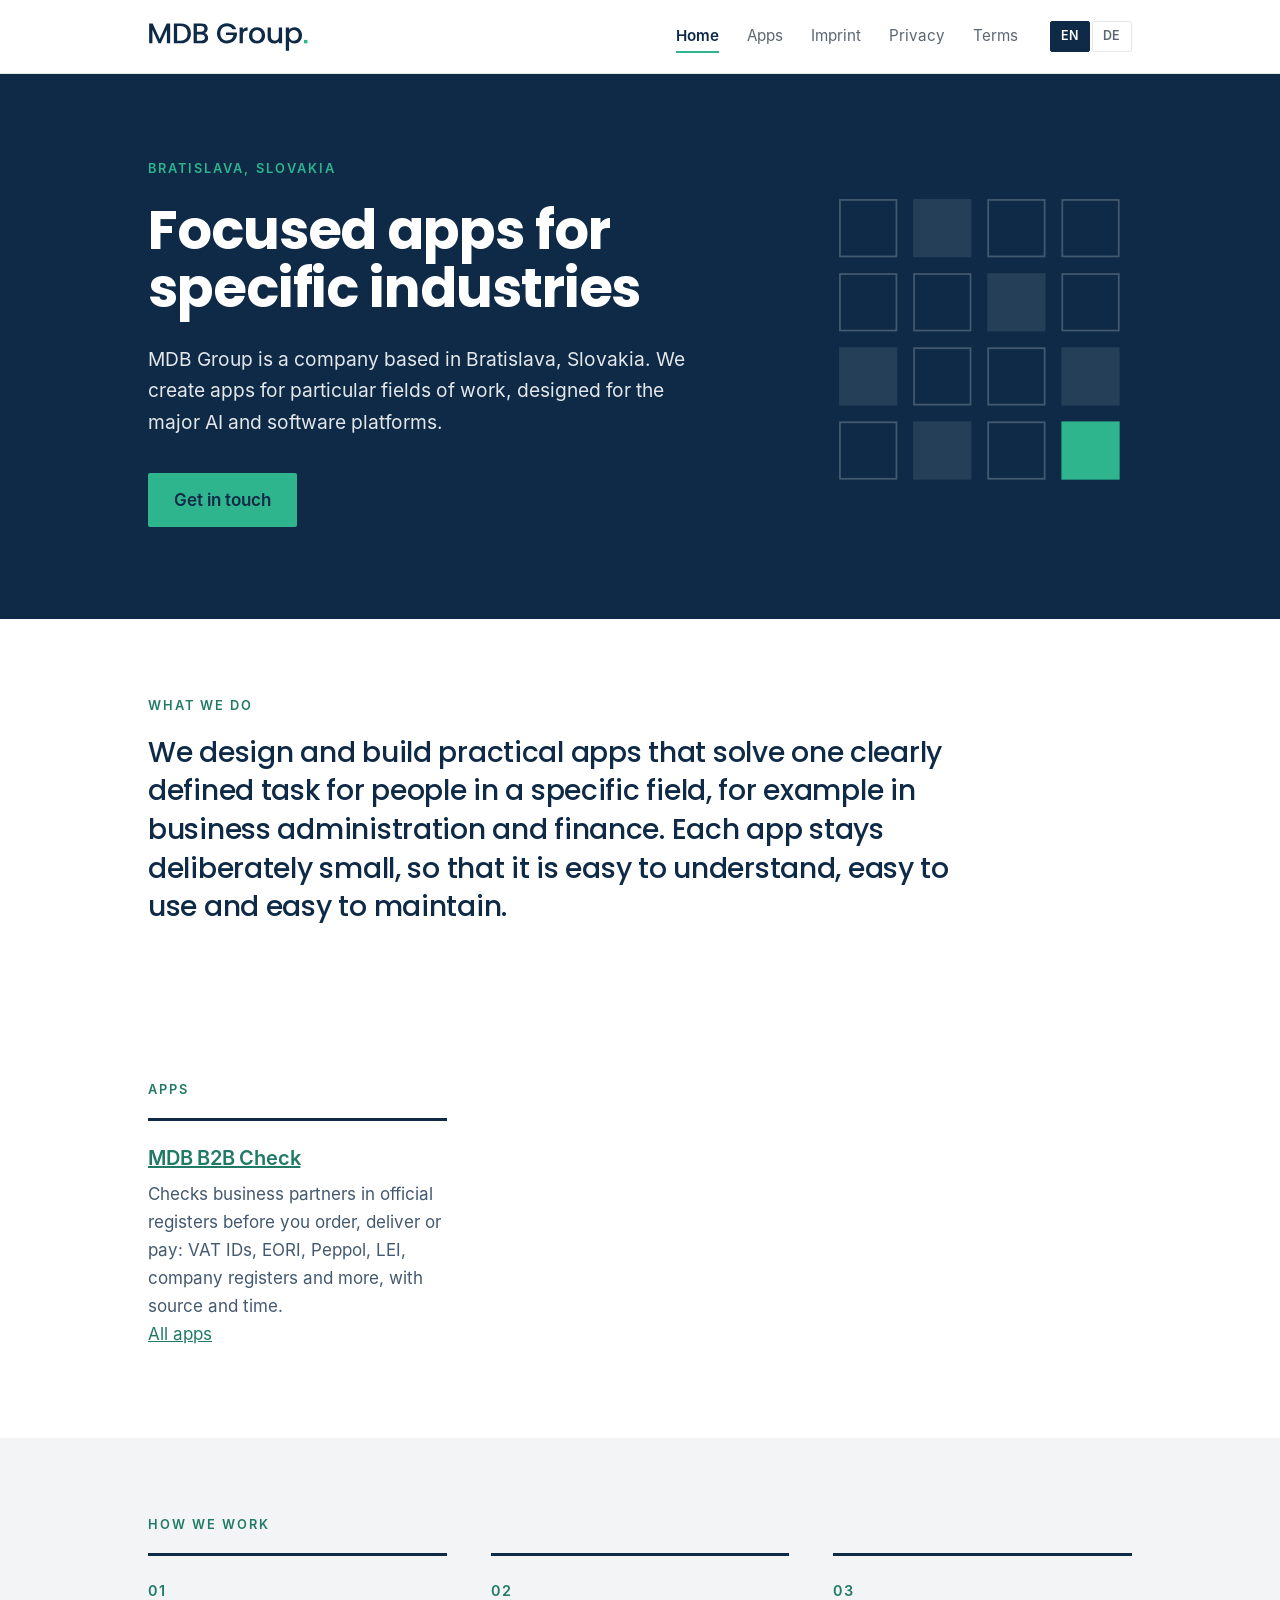
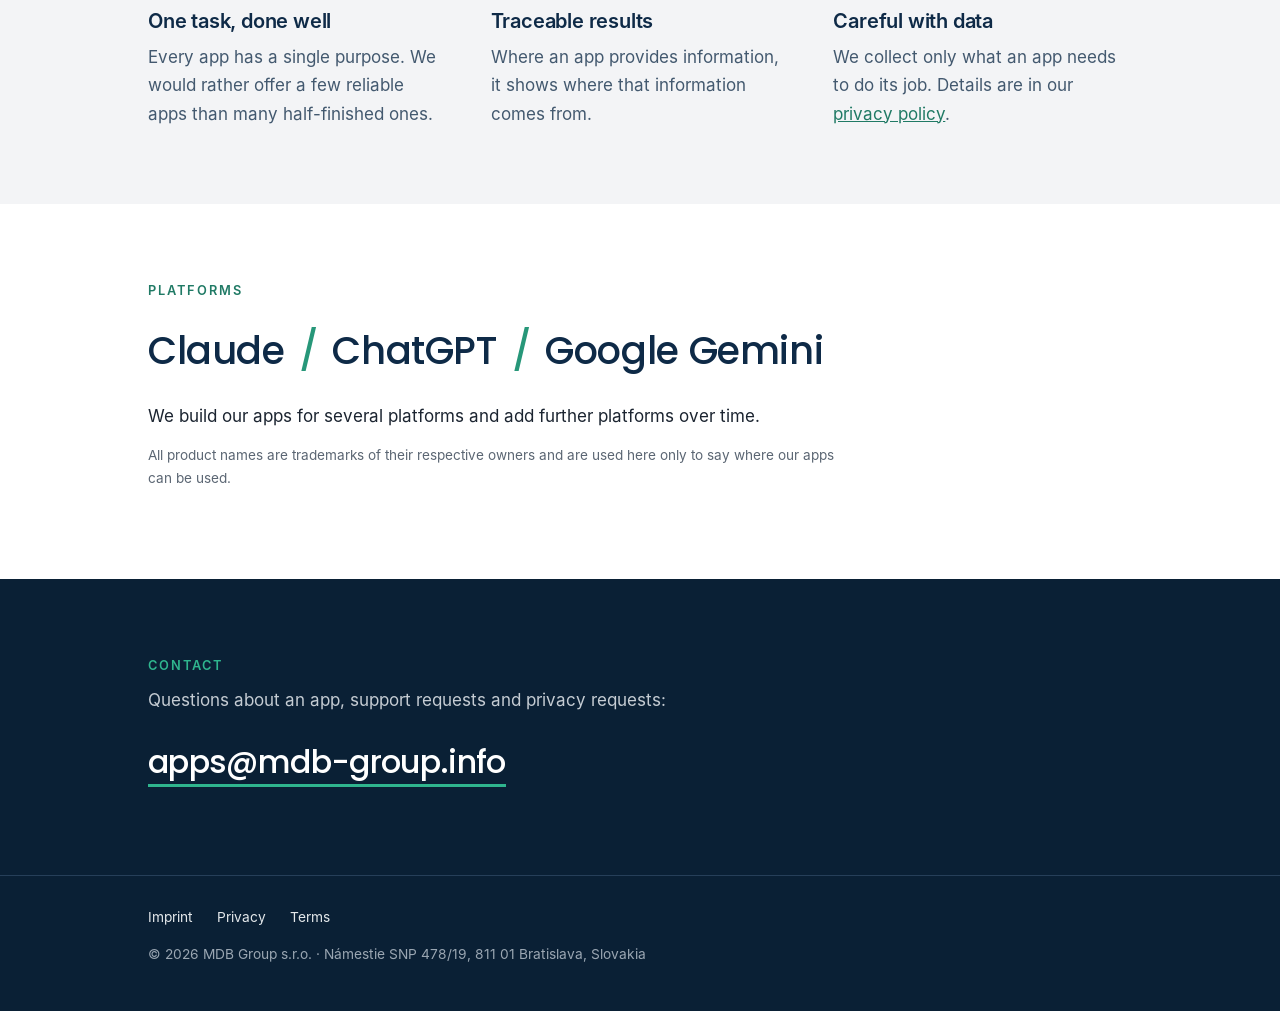
==== commit 2efe36db: "Apps catalogue, product page MDB B2B Check with try-it form, connect guide (A3, step W1) New pages /" ====
--- a/index.html
+++ b/index.html
@@ -143,7 +143,7 @@
 <a class="skip" href="#main"><span lang="en">Skip to content</span><span lang="de">Zum Inhalt</span></a>
 <header><div class="wrap">
 <a class="logo" href="/" aria-label="MDB Group, home"><svg aria-hidden="true" focusable="false" xmlns="http://www.w3.org/2000/svg" viewBox="3.5 25.6 563.0 104.6"><path d="M80.7 30.5V100.0H69.3V52.4L48.1 100.0H40.2L18.900000000000002 52.4V100.0H7.5V30.5H19.8L44.2 85.0L68.5 30.5ZM153.3 65.5Q153.3 76.1 148.75 83.9Q144.2 91.7 135.85 95.85Q127.5 100.0 116.4 100.0H93.7V30.5H116.4Q127.5 30.5 135.85 34.75Q144.2 39.0 148.75 46.95Q153.3 54.9 153.3 65.5ZM141.60000000000002 65.5Q141.60000000000002 53.4 135.10000000000002 46.599999999999994Q128.60000000000002 39.8 116.4 39.8H105.10000000000001V90.7H116.4Q128.60000000000002 90.7 135.10000000000002 84.1Q141.60000000000002 77.5 141.60000000000002 65.5ZM213.20000000000002 81.3Q213.20000000000002 86.6 210.45000000000002 90.85Q207.70000000000002 95.1 202.5 97.55Q197.3 100.0 190.40000000000003 100.0H162.60000000000002V30.5H189.10000000000002Q196.20000000000002 30.5 201.3 32.9Q206.40000000000003 35.3 209.00000000000003 39.349999999999994Q211.60000000000002 43.4 211.60000000000002 48.4Q211.60000000000002 54.4 208.40000000000003 58.4Q205.20000000000002 62.4 199.8 64.3Q205.40000000000003 65.3 209.3 70.19999999999999Q213.20000000000002 75.1 213.20000000000002 81.3ZM174.00000000000003 59.699999999999996H188.10000000000002Q193.70000000000002 59.699999999999996 196.85000000000002 57.14999999999999Q200.00000000000003 54.599999999999994 200.00000000000003 49.8Q200.00000000000003 45.099999999999994 196.85000000000002 42.449999999999996Q193.70000000000002 39.8 188.10000000000002 39.8H174.00000000000003ZM201.8 80.1Q201.8 75.0 198.3 72.0Q194.8 69.0 189.00000000000003 69.0H174.00000000000003V90.7H189.40000000000003Q195.20000000000002 90.7 198.5 87.9Q201.8 85.1 201.8 80.1ZM297.90000000000003 50.5Q295.20000000000005 45.3 290.40000000000003 42.65Q285.6 40.0 279.3 40.0Q272.40000000000003 40.0 267.0 43.099999999999994Q261.6 46.199999999999996 258.55 51.89999999999999Q255.50000000000003 57.599999999999994 255.50000000000003 65.1Q255.50000000000003 72.6 258.55 78.35Q261.6 84.1 267.0 87.19999999999999Q272.40000000000003 90.3 279.3 90.3Q288.6 90.3 294.40000000000003 85.1Q300.20000000000005 79.9 301.5 71.0H275.40000000000003V61.9H313.70000000000005V70.8Q312.6 78.9 307.95000000000005 85.7Q303.3 92.5 295.85 96.55Q288.40000000000003 100.6 279.3 100.6Q269.5 100.6 261.4 96.05Q253.3 91.5 248.55 83.4Q243.8 75.3 243.8 65.1Q243.8 54.9 248.55 46.8Q253.3 38.699999999999996 261.45000000000005 34.14999999999999Q269.6 29.599999999999994 279.3 29.599999999999994Q290.40000000000003 29.599999999999994 299.05000000000007 35.05Q307.70000000000005 40.5 311.6 50.5ZM350.8 44.0V55.8H347.90000000000003Q341.20000000000005 55.8 337.75 59.2Q334.3 62.6 334.3 71.0V100.0H322.90000000000003V44.9H334.3V52.9Q336.8 48.699999999999996 340.95000000000005 46.349999999999994Q345.1 44.0 350.8 44.0ZM355.6000000000001 72.4Q355.6000000000001 64.0 359.30000000000007 57.5Q363.00000000000006 51.0 369.4000000000001 47.5Q375.80000000000007 44.0 383.70000000000005 44.0Q391.6000000000001 44.0 398.0000000000001 47.5Q404.4000000000001 51.0 408.1000000000001 57.5Q411.80000000000007 64.0 411.80000000000007 72.4Q411.80000000000007 80.8 408.00000000000006 87.3Q404.20000000000005 93.8 397.6500000000001 97.35Q391.1000000000001 100.9 383.20000000000005 100.9Q375.4000000000001 100.9 369.1000000000001 97.35Q362.80000000000007 93.8 359.20000000000005 87.35Q355.6000000000001 80.9 355.6000000000001 72.4ZM400.1000000000001 72.4Q400.1000000000001 66.4 397.80000000000007 62.25Q395.50000000000006 58.099999999999994 391.70000000000005 56.0Q387.9000000000001 53.9 383.50000000000006 53.9Q379.1000000000001 53.9 375.3500000000001 56.0Q371.6000000000001 58.099999999999994 369.4000000000001 62.25Q367.20000000000005 66.4 367.20000000000005 72.4Q367.20000000000005 81.3 371.75000000000006 86.15Q376.30000000000007 91.0 383.20000000000005 91.0Q387.6000000000001 91.0 391.45000000000005 88.9Q395.30000000000007 86.8 397.70000000000005 82.6Q400.1000000000001 78.4 400.1000000000001 72.4ZM471.0000000000001 44.9V100.0H459.6000000000001V93.5Q456.9000000000001 96.9 452.55000000000007 98.85Q448.2000000000001 100.8 443.30000000000007 100.8Q436.80000000000007 100.8 431.6500000000001 98.1Q426.50000000000006 95.4 423.55000000000007 90.1Q420.6000000000001 84.8 420.6000000000001 77.3V44.9H431.9000000000001V75.6Q431.9000000000001 83.0 435.6000000000001 86.95Q439.30000000000007 90.9 445.7000000000001 90.9Q452.1000000000001 90.9 455.8500000000001 86.95Q459.6000000000001 83.0 459.6000000000001 75.6V44.9ZM514.6000000000001 44.0Q521.8000000000001 44.0 527.7500000000001 47.55Q533.7000000000002 51.099999999999994 537.1000000000001 57.5Q540.5000000000001 63.9 540.5000000000001 72.2Q540.5000000000001 80.5 537.1000000000001 87.05Q533.7000000000002 93.6 527.7500000000001 97.25Q521.8000000000001 100.9 514.6000000000001 100.9Q508.3000000000001 100.9 503.4000000000001 98.35Q498.5000000000001 95.8 495.4000000000001 92.0V126.2H484.0000000000001V44.9H495.4000000000001V53.0Q498.3000000000001 49.199999999999996 503.3000000000001 46.599999999999994Q508.3000000000001 44.0 514.6000000000001 44.0ZM512.1000000000001 53.9Q507.8000000000001 53.9 503.95000000000016 56.099999999999994Q500.10000000000014 58.3 497.7500000000001 62.49999999999999Q495.4000000000001 66.69999999999999 495.4000000000001 72.4Q495.4000000000001 78.1 497.7500000000001 82.35Q500.10000000000014 86.6 503.95000000000016 88.8Q507.8000000000001 91.0 512.1000000000001 91.0Q516.5000000000001 91.0 520.3500000000001 88.75Q524.2000000000002 86.5 526.5500000000002 82.2Q528.9000000000001 77.9 528.9000000000001 72.2Q528.9000000000001 66.5 526.5500000000002 62.349999999999994Q524.2000000000002 58.199999999999996 520.3500000000001 56.05Q516.5000000000001 53.9 512.1000000000001 53.9Z" fill="#0E2A47"/><rect x="547.5" y="88.0" width="12" height="12" fill="#2FB58E"/></svg></a>
-<nav aria-label="Main"><a href="index.html" aria-current="page"><span lang="en">Home</span><span lang="de">Start</span></a><a href="imprint.html"><span lang="en">Imprint</span><span lang="de">Impressum</span></a><a href="privacy.html"><span lang="en">Privacy</span><span lang="de">Datenschutz</span></a><a href="terms.html"><span lang="en">Terms</span><span lang="de">Nutzungsbedingungen</span></a></nav>
+<nav aria-label="Main"><a href="index.html" aria-current="page"><span lang="en">Home</span><span lang="de">Start</span></a><a href="/apps/"><span lang="en">Apps</span><span lang="de">Apps</span></a><a href="imprint.html"><span lang="en">Imprint</span><span lang="de">Impressum</span></a><a href="privacy.html"><span lang="en">Privacy</span><span lang="de">Datenschutz</span></a><a href="terms.html"><span lang="en">Terms</span><span lang="de">Nutzungsbedingungen</span></a></nav>
 <div class="lang" role="group" aria-label="Language"><button type="button" data-l="en">EN</button><button type="button" data-l="de">DE</button></div>
 </div></header>
 <main id="main"><div lang="en">
@@ -154,6 +154,7 @@
 <a class="btn" href="mailto:apps@mdb-group.info">Get in touch</a>
 </div><svg class="art" viewBox="0 0 340 340" aria-hidden="true" focusable="false"><rect x="9" y="9" width="64" height="64" fill="none" stroke="#43596F" stroke-width="2"/><rect x="92" y="8" width="66" height="66" fill="#263F59"/><rect x="177" y="9" width="64" height="64" fill="none" stroke="#43596F" stroke-width="2"/><rect x="261" y="9" width="64" height="64" fill="none" stroke="#43596F" stroke-width="2"/><rect x="9" y="93" width="64" height="64" fill="none" stroke="#43596F" stroke-width="2"/><rect x="93" y="93" width="64" height="64" fill="none" stroke="#43596F" stroke-width="2"/><rect x="176" y="92" width="66" height="66" fill="#263F59"/><rect x="261" y="93" width="64" height="64" fill="none" stroke="#43596F" stroke-width="2"/><rect x="8" y="176" width="66" height="66" fill="#263F59"/><rect x="93" y="177" width="64" height="64" fill="none" stroke="#43596F" stroke-width="2"/><rect x="177" y="177" width="64" height="64" fill="none" stroke="#43596F" stroke-width="2"/><rect x="260" y="176" width="66" height="66" fill="#263F59"/><rect x="9" y="261" width="64" height="64" fill="none" stroke="#43596F" stroke-width="2"/><rect x="92" y="260" width="66" height="66" fill="#263F59"/><rect x="177" y="261" width="64" height="64" fill="none" stroke="#43596F" stroke-width="2"/><rect x="260" y="260" width="66" height="66" fill="#2FB58E"/></svg></div></section>
 <section class="section"><div class="wrap"><p class="label">What we do</p><p class="statement">We design and build practical apps that solve one clearly defined task for people in a specific field, for example in business administration and finance. Each app stays deliberately small, so that it is easy to understand, easy to use and easy to maintain.</p></div></section>
+<section class="section"><div class="wrap"><p class="label">Apps</p><div class="trio"><div><h3><a href="/apps/b2b-check/">MDB B2B Check</a></h3><p>Checks business partners in official registers before you order, deliver or pay: VAT IDs, EORI, Peppol, LEI, company registers and more, with source and time.</p></div></div><p><a href="/apps/">All apps</a></p></div></section>
 <section class="section tint"><div class="wrap"><p class="label">How we work</p><div class="trio"><div><span class="num">01</span><h3>One task, done well</h3><p>Every app has a single purpose. We would rather offer a few reliable apps than many half-finished ones.</p></div><div><span class="num">02</span><h3>Traceable results</h3><p>Where an app provides information, it shows where that information comes from.</p></div><div><span class="num">03</span><h3>Careful with data</h3><p>We collect only what an app needs to do its job. Details are in our <a href="privacy.html">privacy policy</a>.</p></div></div></div></section>
 <section class="section"><div class="wrap"><p class="label">Platforms</p>
 <p class="platforms"><span>Claude</span><i>/</i><span>ChatGPT</span><i>/</i><span>Google Gemini</span></p>
@@ -168,6 +169,7 @@
 <a class="btn" href="mailto:apps@mdb-group.info">Kontakt aufnehmen</a>
 </div><svg class="art" viewBox="0 0 340 340" aria-hidden="true" focusable="false"><rect x="9" y="9" width="64" height="64" fill="none" stroke="#43596F" stroke-width="2"/><rect x="92" y="8" width="66" height="66" fill="#263F59"/><rect x="177" y="9" width="64" height="64" fill="none" stroke="#43596F" stroke-width="2"/><rect x="261" y="9" width="64" height="64" fill="none" stroke="#43596F" stroke-width="2"/><rect x="9" y="93" width="64" height="64" fill="none" stroke="#43596F" stroke-width="2"/><rect x="93" y="93" width="64" height="64" fill="none" stroke="#43596F" stroke-width="2"/><rect x="176" y="92" width="66" height="66" fill="#263F59"/><rect x="261" y="93" width="64" height="64" fill="none" stroke="#43596F" stroke-width="2"/><rect x="8" y="176" width="66" height="66" fill="#263F59"/><rect x="93" y="177" width="64" height="64" fill="none" stroke="#43596F" stroke-width="2"/><rect x="177" y="177" width="64" height="64" fill="none" stroke="#43596F" stroke-width="2"/><rect x="260" y="176" width="66" height="66" fill="#263F59"/><rect x="9" y="261" width="64" height="64" fill="none" stroke="#43596F" stroke-width="2"/><rect x="92" y="260" width="66" height="66" fill="#263F59"/><rect x="177" y="261" width="64" height="64" fill="none" stroke="#43596F" stroke-width="2"/><rect x="260" y="260" width="66" height="66" fill="#2FB58E"/></svg></div></section>
 <section class="section"><div class="wrap"><p class="label">Was wir tun</p><p class="statement">Wir entwickeln praktische Apps, die eine klar umrissene Aufgabe für Menschen in einem bestimmten Fachgebiet lösen, zum Beispiel in der Unternehmensverwaltung und im Finanzwesen. Jede App bleibt bewusst klein, damit sie leicht zu verstehen, einfach zu nutzen und gut zu pflegen ist.</p></div></section>
+<section class="section"><div class="wrap"><p class="label">Apps</p><div class="trio"><div><h3><a href="/apps/b2b-check/">MDB B2B Check</a></h3><p>Prüft Geschäftspartner in amtlichen Registern, bevor Sie bestellen, liefern oder zahlen: USt-IdNr., EORI, Peppol, LEI, Firmenregister und mehr, mit Quelle und Zeitpunkt.</p></div></div><p><a href="/apps/">Alle Apps</a></p></div></section>
 <section class="section tint"><div class="wrap"><p class="label">So arbeiten wir</p><div class="trio"><div><span class="num">01</span><h3>Eine Aufgabe, gut gelöst</h3><p>Jede App hat genau einen Zweck. Wir bieten lieber wenige verlässliche Apps an als viele halbfertige.</p></div><div><span class="num">02</span><h3>Nachvollziehbare Ergebnisse</h3><p>Wo eine App Informationen liefert, zeigt sie, woher diese stammen.</p></div><div><span class="num">03</span><h3>Sorgfältig mit Daten</h3><p>Wir erheben nur, was eine App für ihre Aufgabe braucht. Einzelheiten stehen in der <a href="privacy.html">Datenschutzerklärung</a>.</p></div></div></div></section>
 <section class="section"><div class="wrap"><p class="label">Plattformen</p>
 <p class="platforms"><span>Claude</span><i>/</i><span>ChatGPT</span><i>/</i><span>Google Gemini</span></p>
